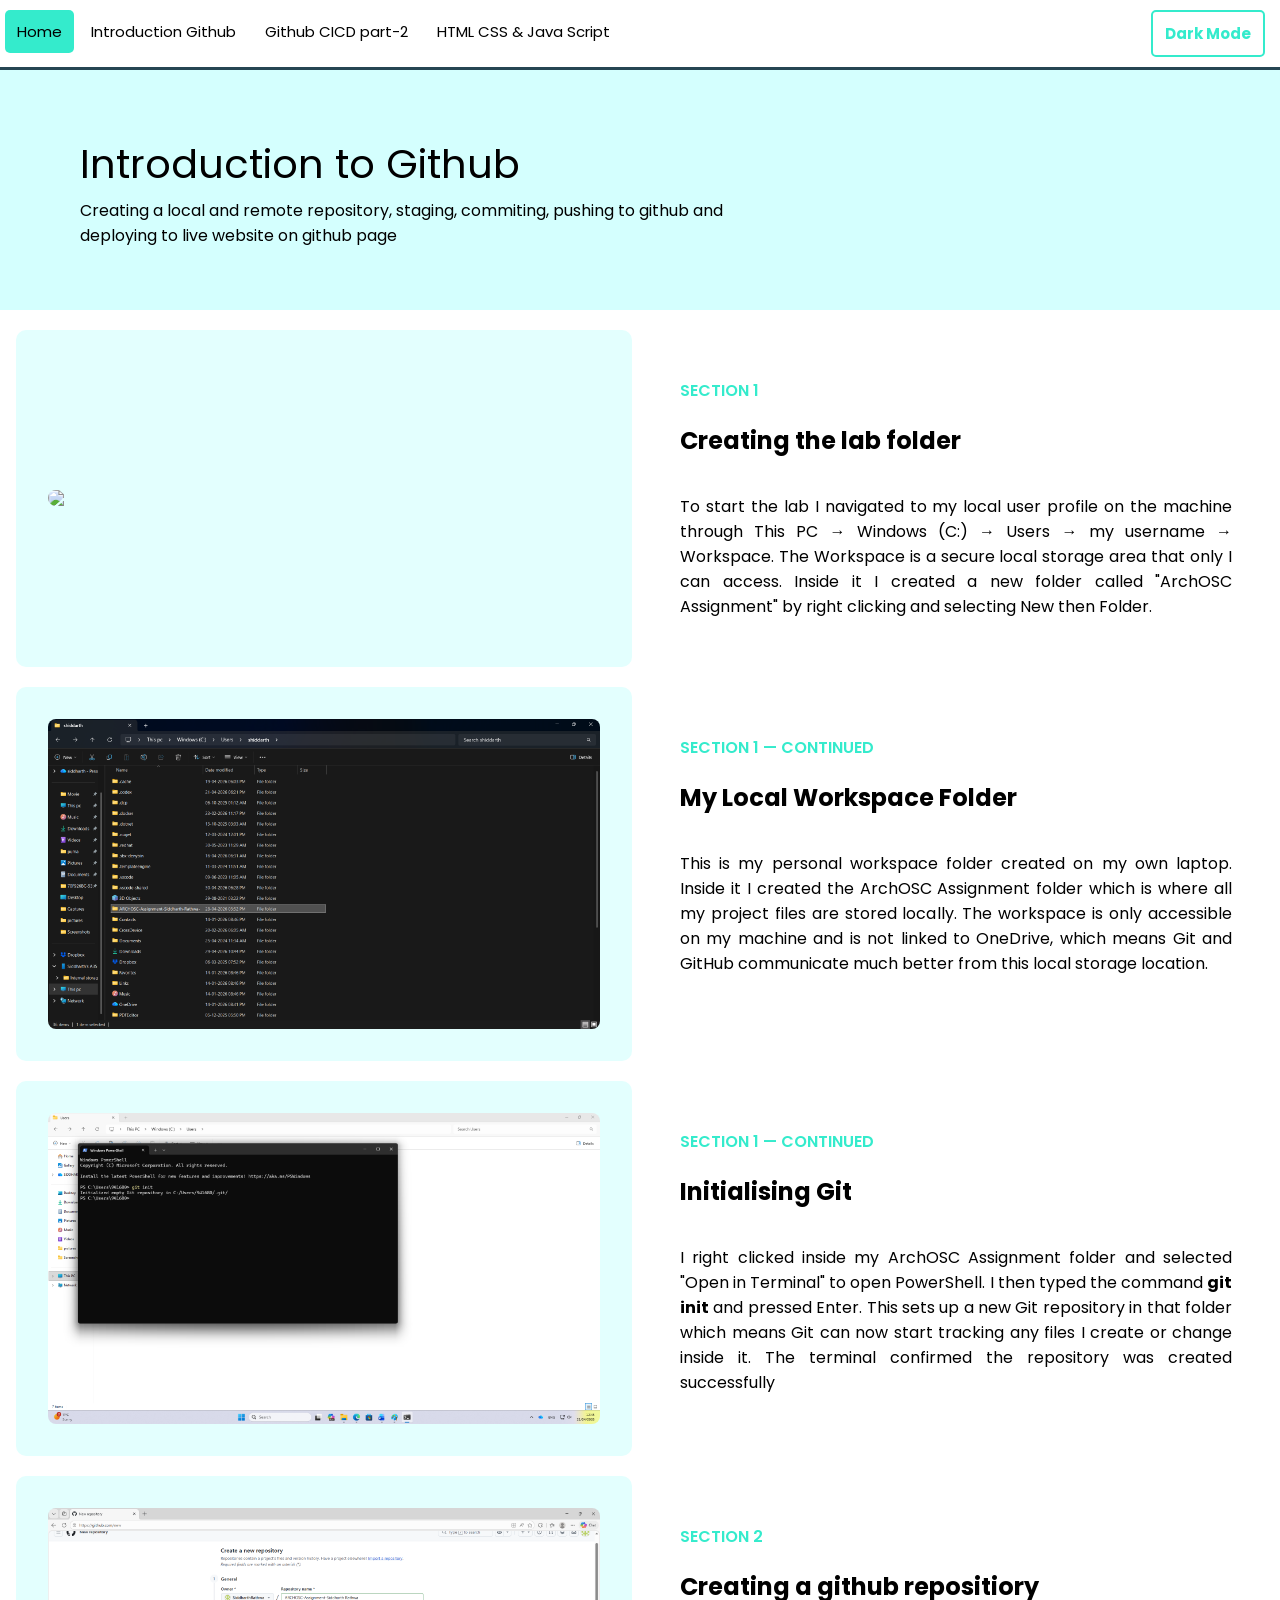
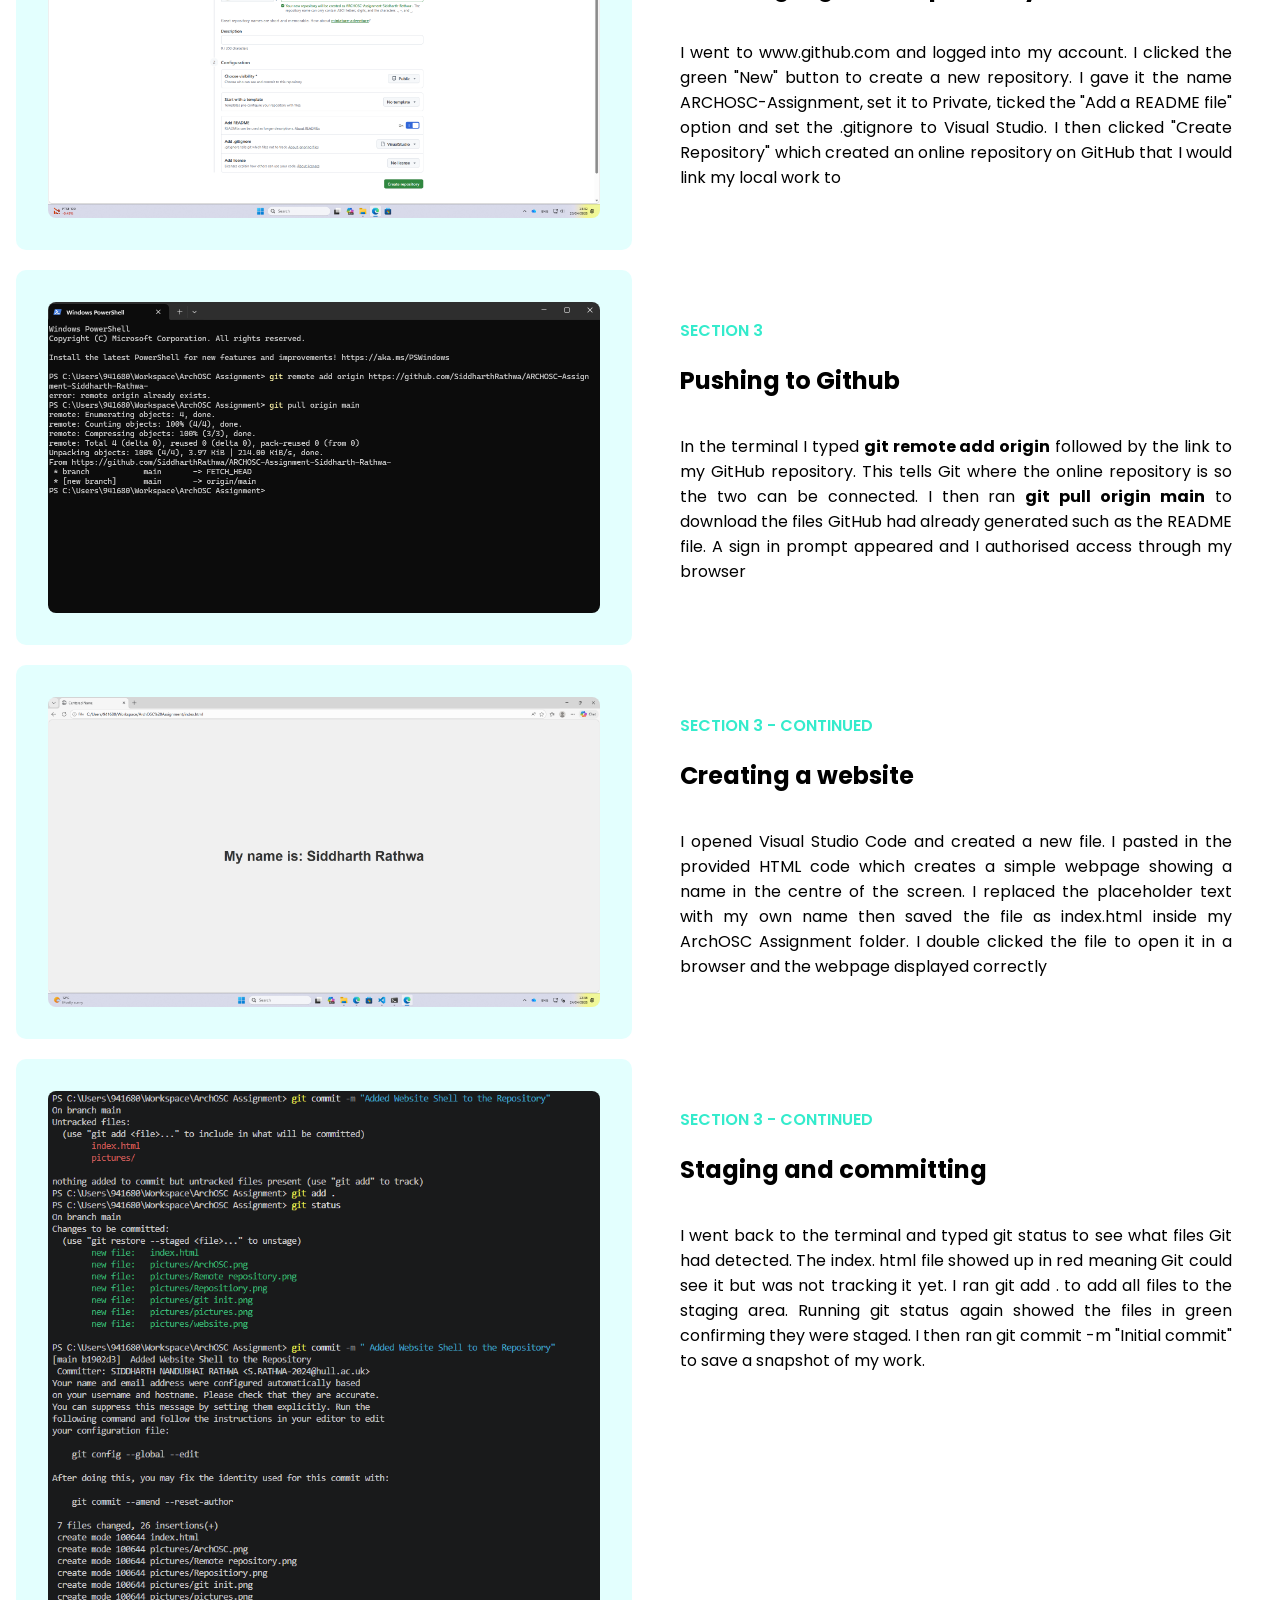
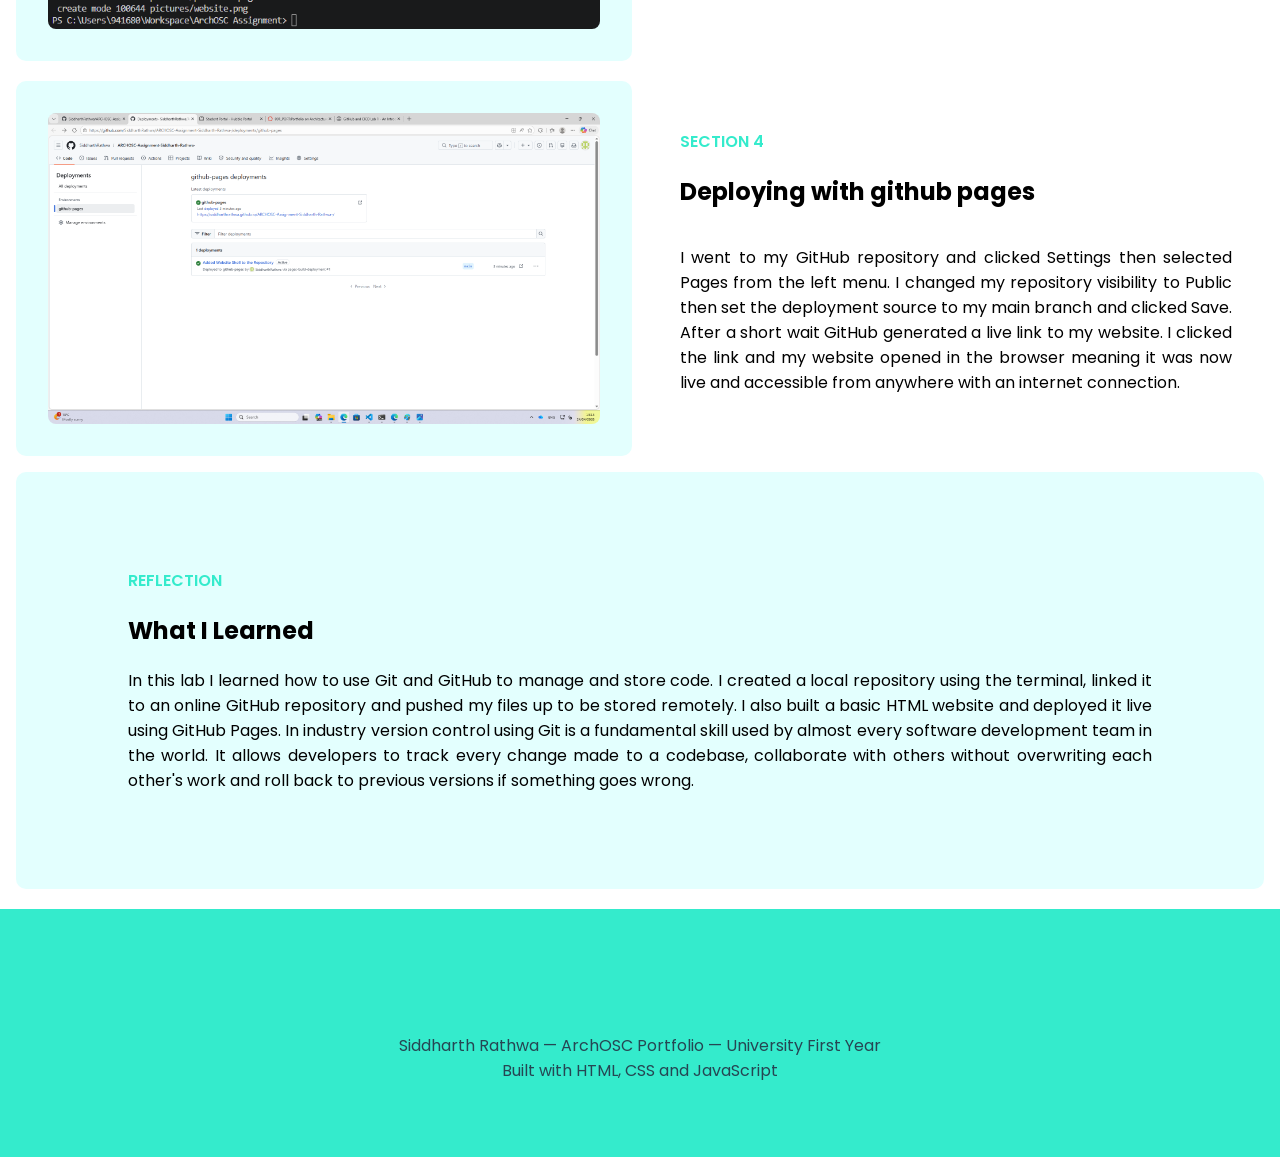
==== github1.html @ 2f3ee972 "Added to lab 4 content" ====
<!DOCTYPE html>
<html lang="en">
<head>
    <meta charset="UTF-8">
    <meta name="viewport" content="width=device-width, initial-scale=1.0">
    <title>Introduction to Github</title>
    <link rel="stylesheet" href="style.css">
     <link href="https://fonts.googleapis.com/css2?family=Poppins:wght@300;400;600;700&display=swap" rel="stylesheet">
</head>
<body>
      <div class="Navbar">
        <a href="index.html">Home</a>
        <a href="github1.html">Introduction Github</a>
        <a href="github2.html">Github CICD part-2</a>
        <a href="HTML1.html">HTML CSS & Java Script</a>
        <a href="#" class="dark-btn" id="darktoggle">Dark Mode</a>
    </div>
    <div class="box-container-github">
        <p class="Github-head">Introduction to Github</p>
        <p class="description">Creating a local and remote repository, staging, commiting, pushing to github and <br />deploying to live website on github page</p>
    </div>
    <!-- lab folder -->
    <div class="container-2">
        <div class="img-block">
        <img src="C:\Users\shiddarth\ARCHOSC-Assignment-Siddharth-Rathwa-\pictures\ArchOSC.png">
        </div>
        <div class="text-block">
            <p class="section-tag">Section 1</p>
            <h2 class="section-heading">Creating the lab folder</h2>
            <p class="section-text">To start the lab I navigated to my local user profile on the machine through This PC → Windows (C:) → Users → my username → Workspace. The Workspace is a secure local storage area that only I can access. Inside it I created a new folder called "ArchOSC Assignment" by right clicking and selecting New then Folder.</p>
        </div>
    </div>
    <!-- siddhath-folder -->
    <div class="container-2">
         <div class="img-block">
        <img src="pictures/Archosc-siddharth.png">
        </div>
        <div class="text-block">
            <p class="section-tag">Section 1 — Continued</p>
        <h2 class="section-heading">My Local Workspace Folder</h2>
        <p class="section-text">This is my personal workspace folder created on my own laptop. Inside it I created the ArchOSC Assignment folder which is where all my project files are stored locally. The workspace is only accessible on my machine and is not linked to OneDrive, which means Git and GitHub communicate much better from this local storage location.</p>
        </div>
    </div>
    <!-- git init -->
      <div class="container-2">
        <div class="img-block">
            <img src="pictures/git init.png">
        </div>
         <div class="text-block">
        <p class="section-tag">Section 1 — Continued</p>
        <h2 class="section-heading">Initialising Git </h2>
        <p class="section-text">I right clicked inside my ArchOSC Assignment folder and selected "Open in Terminal" to open PowerShell. I then typed the command <strong>git init</strong> and pressed Enter. This sets up a new Git repository in that folder which means Git can now start tracking any files I create or change inside it. The terminal confirmed the repository was created successfully</p>
        </div>
    </div>
    <!-- Archosc repo -->
     <div class="container-2">
        <div class="img-block">
            <img src="pictures/Repositiory.png">
        </div>
        <div class="text-block">
         <p class="section-tag">Section 2</p>
         <h2 class="section-heading">Creating a github repositiory</h2>
         <p class="section-text">I went to www.github.com and logged into my account. I clicked the green "New" button to create a new repository. I gave it the name ARCHOSC-Assignment, set it to Private, ticked the "Add a README file" option and set the .gitignore to Visual Studio. I then clicked "Create Repository" which created an online repository on GitHub that I would link my local work to</p>
        </div>
    </div>
    <!--  git pull origin-->
     <div class="container-2">
        <div class="img-block">
            <img src="pictures/Remote repository.png">
        </div>
        <div class="text-block">
            <p class="section-tag">Section 3</p>
            <h2 class="section-heading">Pushing to Github</h2>
            <p class="section-text">In the terminal I typed <strong>git remote add origin</strong> followed by the link to my GitHub repository. This tells Git where the online repository is so the two can be connected. I then ran <strong>git pull origin main</strong> to download the files GitHub had already generated such as the README file. A sign in prompt appeared and I authorised access through my browser</p>
        </div>
    </div>
    <!-- git website -->
     <div class="container-2">
        <div class="img-block">
            <img src="pictures/website.png">
        </div>
        <div class="text-block">
            <p class="section-tag"> Section 3 - continued</p>
            <h2 class="section-heading">Creating a website</h2>
            <p class="section-text">I opened Visual Studio Code and created a new file. I pasted in the provided HTML code which creates a
            simple webpage showing a name in the centre of the screen. I replaced the placeholder text with my own
            name then saved the file as index.html inside my ArchOSC Assignment folder. I double clicked the file to
            open it in a browser and the webpage displayed correctly</p>
        </div>
     </div>
    <!-- commit file -->
     <div class="container-2">
        <div class="img-block">
            <img src="pictures/commit file.png">
        </div>
       <div class="text-block">
        <p class="section-tag"> Section 3 - continued</p>
        <h2 class="section-heading">Staging and committing</h2>
        <p class="section-text">I went back to the terminal and typed git status to see what files Git had detected. The index. html file showed up in red meaning Git could see it but was not tracking it yet. I ran git add . to add all files to the
        staging area. Running git status again showed the files in green confirming they were staged. I then ran git
        commit -m "Initial commit" to save a snapshot of my work.
</p>
       </div>
    </div>
    <!-- deploymetns -->
     <div class="container-2">
        <div class="img-block">
            <img src="pictures/deployment page.png">
        </div>
        <div class="text-block">
            <p class="section-tag">Section 4</p>
            <h2 class="section-heading">Deploying with github pages</h2>
            <p class="section-text">I went to my GitHub repository and clicked Settings then selected Pages from the left menu. I changed my repository visibility to Public then set the deployment source to my main branch and clicked Save. After a
            short wait GitHub generated a live link to my website. I clicked the link and my website opened in the
            browser meaning it was now live and accessible from anywhere with an internet connection.</p>
        </div>
    </div>
    <div class="reflection-box">
        <p class="section-tag">Reflection</p>
        <h2 class="section-heading">What I Learned</h2>
        <p class="section-text">In this lab I learned how to use Git and GitHub to manage and store code. I created a local repository using the terminal, linked it to an online GitHub repository and pushed my files up to be stored remotely. I
        also built a basic HTML website and deployed it live using GitHub Pages.
        In industry version control using Git is a fundamental skill used by almost every software development
        team in the world. It allows developers to track every change made to a codebase, collaborate with others
        without overwriting each other's work and roll back to previous versions if something goes wrong.</p>
    </div>
    <!-- Footer page -->
     <div class="footer-page">
        <p> Siddharth Rathwa &mdash; ArchOSC Portfolio &mdash; University First Year <br /> Built with HTML, CSS and JavaScript</p>
    </div>
    <script src="Script.js"></script>
</body>
</html>
---- style.css ----
body{
    background-color: white;
    margin: 0;
    transition: background-color 0.5s ease;
    font-family: 'poppins', sans-serif;
}

body.dark-mode{
    background-color: #264653;
    transition: background-color 0.5s ease;
}
.dark-mode .Navbar a{
    color: white;
    transition: 0.5s ease;
}
.dark-mode .Navbar{
    border-bottom: 3px solid #34ebcc;
    background-color: #121212;
    transition: 0.5s ease;
}

.Navbar{
    background-color:white;
    position: sticky;
    top:0;
    overflow: hidden;
    border-bottom: 3px solid #264653 ;
    padding-bottom: 10px ;
    z-index: 999;
}
.Navbar a{
    color: black;
    float: left;
    text-align: center;
    padding: 10px 12px;
    text-decoration: none;
    font-size: 15px;
    margin-left: 5px;
    margin-top: 10px;
    text-align: center;
    display: block;
    
}
.Navbar a:hover{
    background-color:#d4fffe;
    color: darkblue;
    border-radius: 5px 5px 5px 5px ;
    transition: 0.3s ease ;
}

.Navbar a:first-child{
    background-color:#34ebcc;
    border-radius: 5px 5px 5px 5px ;
    margin-left: 5px;
    color: black;
}
.Navbar .dark-btn{
    float: right;
    color: darkblue;
    border-color: darkblue;
}
.Navbar .dark-btn{
    border:2px solid #34ebcc;
    color:#34ebcc;
    margin-right: 15px;
    border-radius: 5px 5px 5px 5px ;
    font-weight: bolder;
}
.Navbar .dark-btn:hover{
    background-color: #34ebcc;
    color: white;
}
.boder-line{
    border: 5px solid black;
}
/* Box-content */
.dark-mode .box-content{
    background-color:#264653;
    transition: background-color 0.5s ease;
}
.box-content{
    background-color: #eaf8f8;
    margin-top: 0;
    display: block;
    height: 705px;
}

.box-content .heading{
    color: #34ebcc;
    font-size: 120px;
    margin-top: 10rem;
    margin-bottom: 0;
    margin-left: 8rem;
    overflow: hidden;
    position: absolute;
}
.box-content .heading-port{
    color: #34ebcc;
    font-size: 100px;
    margin-top: 18rem;
    margin-bottom: 0;
    margin-left: 8rem;
    position: absolute;
}
.box-content .name{
    color: #34ebcc;
    margin-left: 8.2rem;
    font-size: 25px;
    margin-top: 26rem;
    font-weight: bold;
    position: absolute;
}
.box-content .description{
    margin-left: 8rem;
    position: absolute;
    margin-top: 29rem;
}
.dark-mode .description{
    color: gray;
}
/* box-container */
.box-container-github{
    position: relative;
    background-color: #d4fffe;
    height: 15rem;
    margin-top: 0;
}
.box-container-github .Github-head{
    color: black;
    font-size: 40px;
    position:absolute;
    margin: 0px;
    margin-top: 4rem;
    margin-left: 5rem;
}
.box-container-github .description{
    position: absolute;
    color: black;
    margin-top: 8rem;
    margin-left: 5rem;
}
.container-2{
    width: 100%;
    margin-top: 20px;
    display: flex;
    min-height: 300px;
}
.img-block{
    width: 50%;
    background-color: #e3fffe;
    align-items: center;
    justify-content: center;
    display: flex;
    padding: 2rem;
    margin-left: 1rem;
    border-radius: 10px;
}
.img-block img{
    width: 100%;
    height: auto;
    border-radius: 8px;
    display: block;
    position: static;
    margin: 0;
}
.text-block{
    width: 50%;
    background-color: white;
    padding: 2rem 3rem;
    display: flex;
    flex-direction: column;
    justify-content: centers;
}
/* section part */
.section-tag{
    color: #34ebcc;
    text-transform: uppercase;
    font-weight: 600;
    margin-bottom: 0;
}
.section-heading{
    margin-top:0.5 rem;
}
.section-text{
    text-align: justify;
}
/* Reflection-box */
.reflection-box{
    background-color: #e3fffe;
    padding: 5rem 7rem;
    margin: 1rem 1rem 1rem;
    border-radius: 10px;
}
.footer-page{
    background-color: #34ebcc;
    height: 200px;
    text-align: center;
    padding: 1.5rem;
    margin-top: 20px;
}
.footer-page p{
    margin: 100px;
    display: flex;
    justify-content: center;
    color:#264653;
}
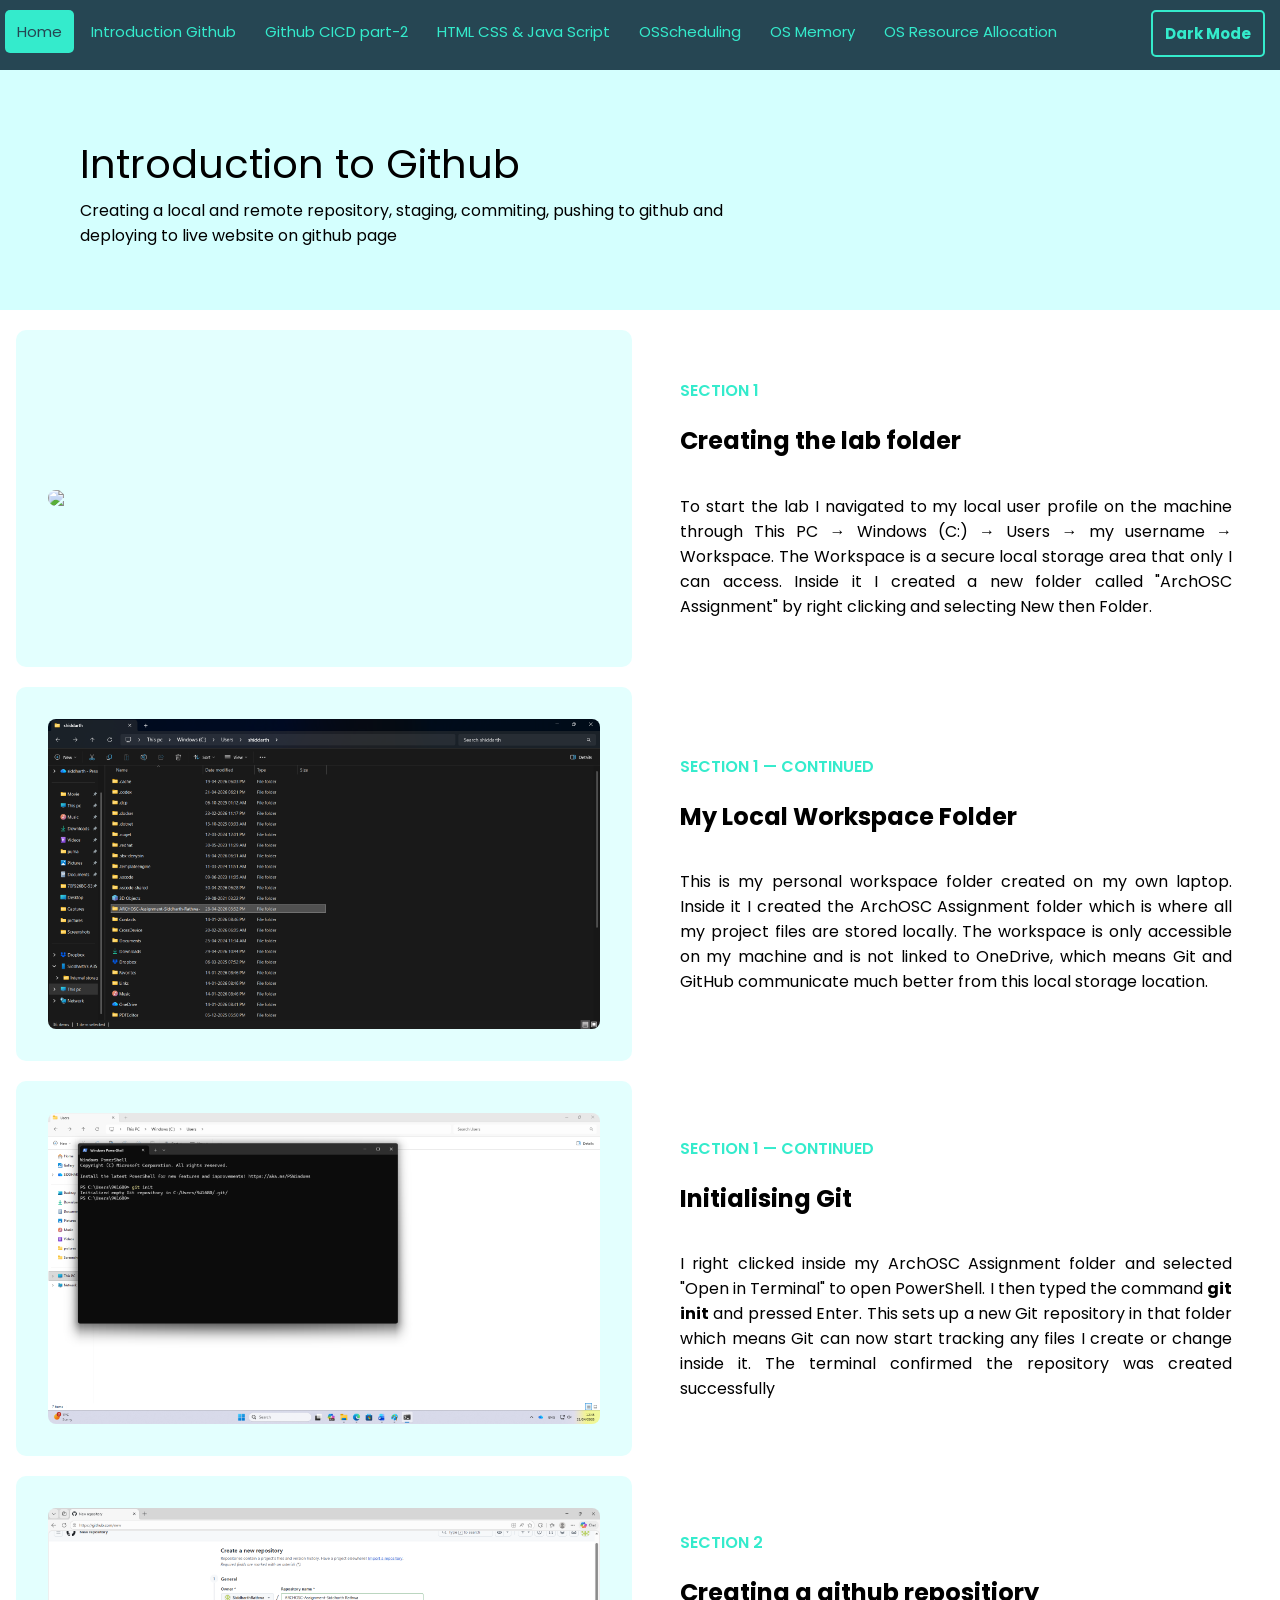
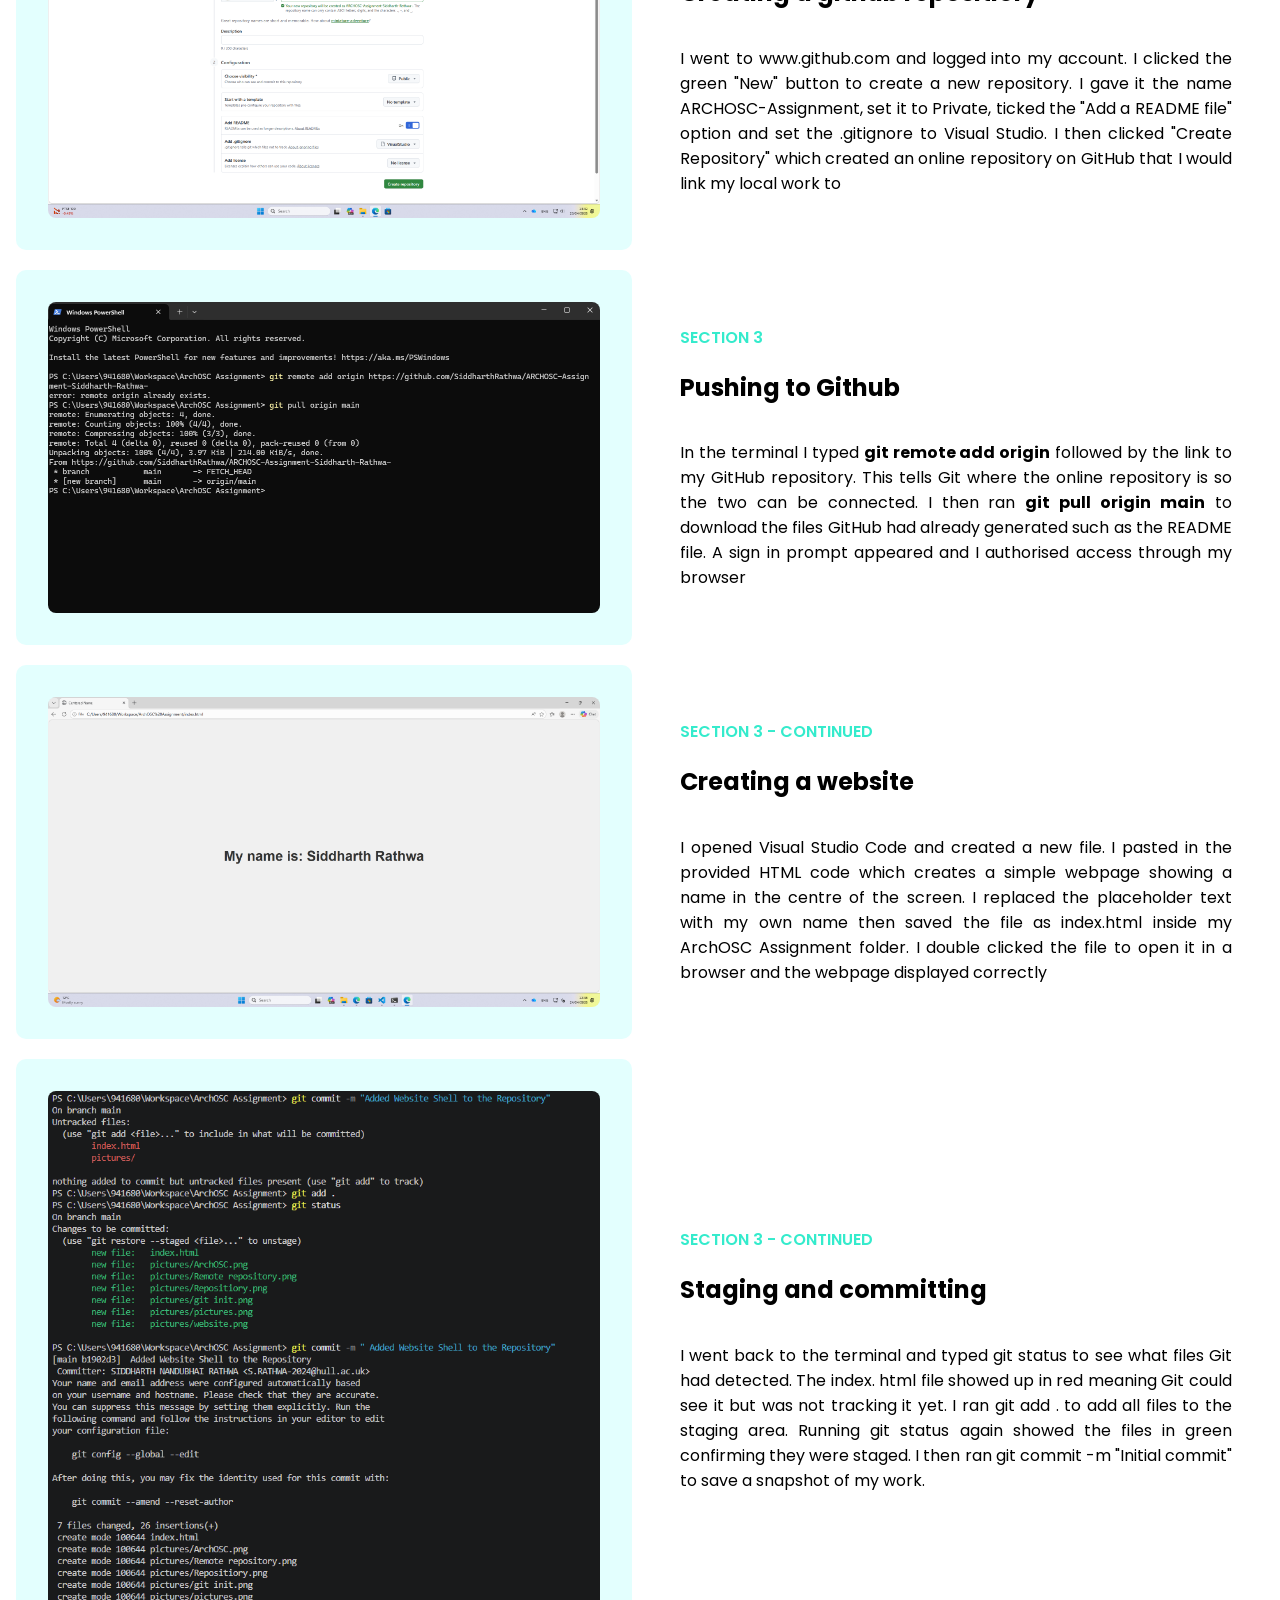
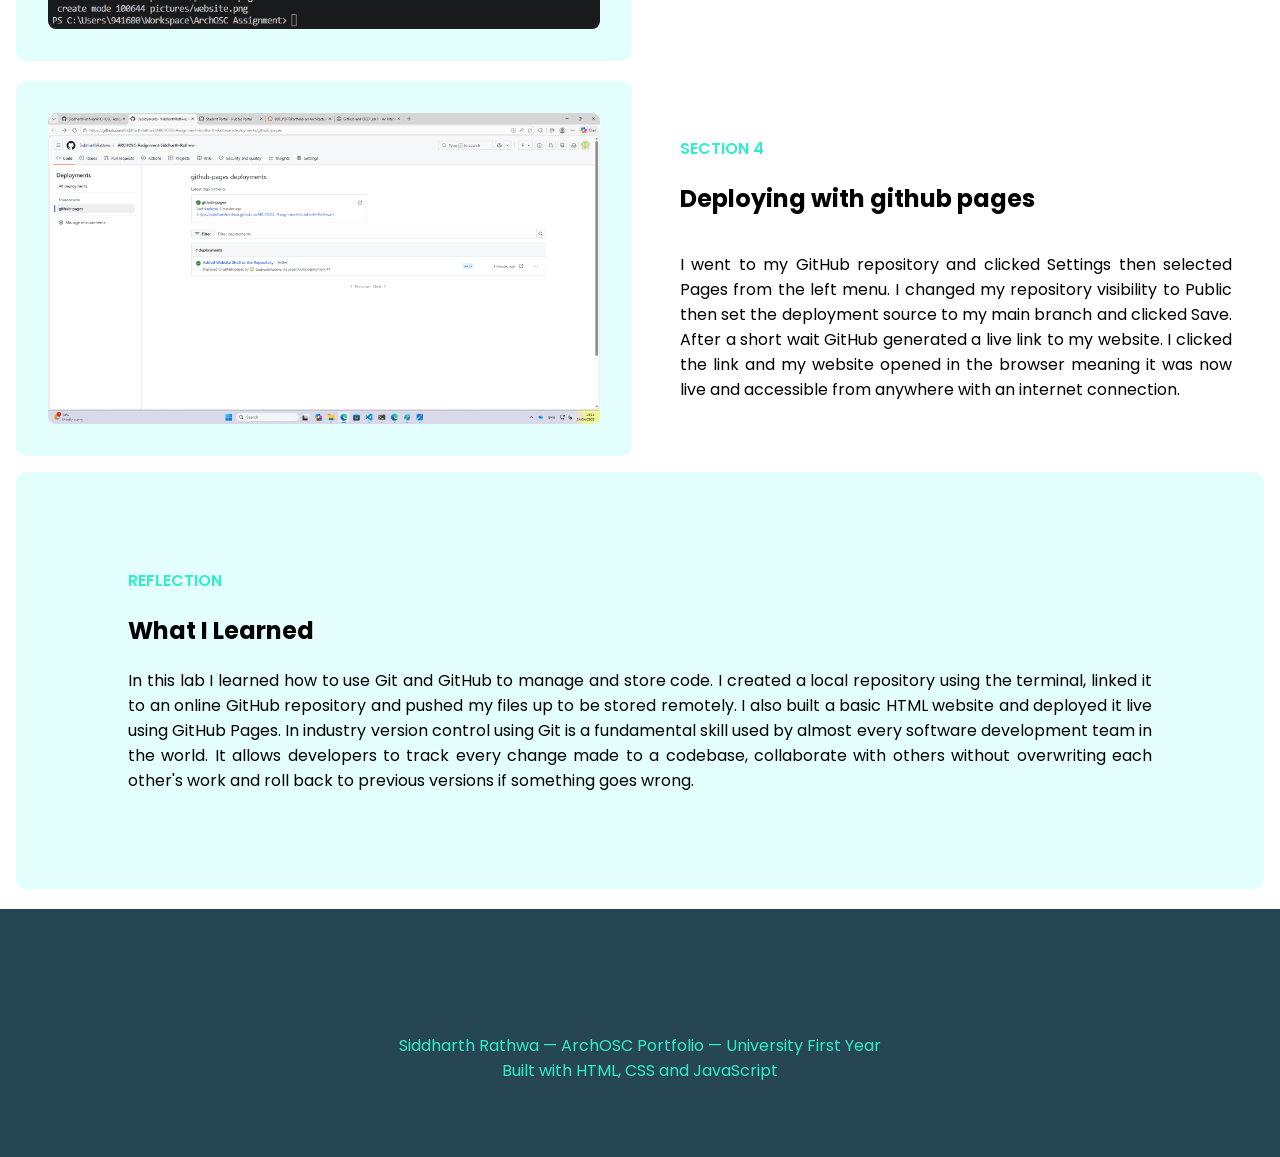
==== commit 5e5393d1: "Final Submission" ====
--- a/github1.html
+++ b/github1.html
@@ -8,11 +8,14 @@
      <link href="https://fonts.googleapis.com/css2?family=Poppins:wght@300;400;600;700&display=swap" rel="stylesheet">
 </head>
 <body>
-      <div class="Navbar">
+       <div class="Navbar">
         <a href="index.html">Home</a>
         <a href="github1.html">Introduction Github</a>
         <a href="github2.html">Github CICD part-2</a>
         <a href="HTML1.html">HTML CSS & Java Script</a>
+        <a href="OSScheduling.html">OSScheduling</a>
+        <a href="OSmemory.html">OS Memory</a>
+        <a href="OSResource Allocation.html">OS Resource Allocation</a>
         <a href="#" class="dark-btn" id="darktoggle">Dark Mode</a>
     </div>
     <div class="box-container-github">
--- a/style.css
+++ b/style.css
@@ -4,9 +4,11 @@
     transition: background-color 0.5s ease;
     font-family: 'poppins', sans-serif;
 }
-
+.dark-mode body{
+    background-color: #121212;
+}
 body.dark-mode{
-    background-color: #264653;
+    background-color: #121212;
     transition: background-color 0.5s ease;
 }
 .dark-mode .Navbar a{
@@ -18,18 +20,37 @@
     background-color: #121212;
     transition: 0.5s ease;
 }
-
+.dark-mode .footer-page{
+    background-color: #264653;
+    color: white;
+    transition: 0.5s ease;
+     transition: 0.5s ease;
+}
+.dark-mode .footer-page p{
+    color: white;
+    transition: 0.5s ease;
+     transition: 0.5s ease;
+}
+.dark-mode .box-container-github{
+    background-color: #264653;
+     transition: 0.5s ease;
+}
+.dark-mode .box-container-github p{
+    color:#34ebcc;
+     transition: 0.5s ease;
+}
 .Navbar{
-    background-color:white;
+    background-color:#264653;
     position: sticky;
     top:0;
     overflow: hidden;
     border-bottom: 3px solid #264653 ;
     padding-bottom: 10px ;
     z-index: 999;
+    transition: background-color 0.5s ease, border-color 0.5s ease;
 }
 .Navbar a{
-    color: black;
+    color:#34ebcc;
     float: left;
     text-align: center;
     padding: 10px 12px;
@@ -42,8 +63,8 @@
     
 }
 .Navbar a:hover{
-    background-color:#d4fffe;
-    color: darkblue;
+    background-color:#34ebcc;
+    color: white;
     border-radius: 5px 5px 5px 5px ;
     transition: 0.3s ease ;
 }
@@ -52,7 +73,7 @@
     background-color:#34ebcc;
     border-radius: 5px 5px 5px 5px ;
     margin-left: 5px;
-    color: black;
+    color: #264653;
 }
 .Navbar .dark-btn{
     float: right;
@@ -124,6 +145,7 @@
     background-color: #d4fffe;
     height: 15rem;
     margin-top: 0;
+    transition: background-color 0.5s ease;
 }
 .box-container-github .Github-head{
     color: black;
@@ -154,6 +176,12 @@
     padding: 2rem;
     margin-left: 1rem;
     border-radius: 10px;
+    transition: background-color 0.5s ease;
+}
+.dark-mode .img-block{
+    background-color: #121212;
+    border: 2px solid #264653;
+     transition: 0.5s ease;
 }
 .img-block img{
     width: 100%;
@@ -163,13 +191,22 @@
     position: static;
     margin: 0;
 }
+.dark-mode .img-block img{
+    transition: 0.5s ease;
+}
 .text-block{
     width: 50%;
     background-color: white;
     padding: 2rem 3rem;
     display: flex;
     flex-direction: column;
-    justify-content: centers;
+    justify-content: center;
+    border-radius: 10px;
+    transition: background-color 0.5s ease;
+}
+.dark-mode .text-block{
+    background-color: #121212;
+     transition: 0.5s ease;
 }
 /* section part */
 .section-tag{
@@ -177,6 +214,14 @@
     text-transform: uppercase;
     font-weight: 600;
     margin-bottom: 0;
+}
+.dark-mode .section-heading{
+    color: gray;
+    transition: 0.5s ease;
+}
+.dark-mode .section-text{
+    color: gray;
+     transition: 0.5s ease;
 }
 .section-heading{
     margin-top:0.5 rem;
@@ -191,16 +236,25 @@
     margin: 1rem 1rem 1rem;
     border-radius: 10px;
 }
+.dark-mode .reflection-box{
+    background-color:#264653;
+    transition: 0.5s ease;
+}
 .footer-page{
-    background-color: #34ebcc;
+    background-color:#264653;
     height: 200px;
     text-align: center;
     padding: 1.5rem;
     margin-top: 20px;
+    transition: background-color 0.5s ease;
 }
 .footer-page p{
     margin: 100px;
     display: flex;
     justify-content: center;
-    color:#264653;
+    color:#34ebcc;
+}
+.dark-mode .footer-page{
+    background-color: black;
+    transition: 0.5s ease;
 }
